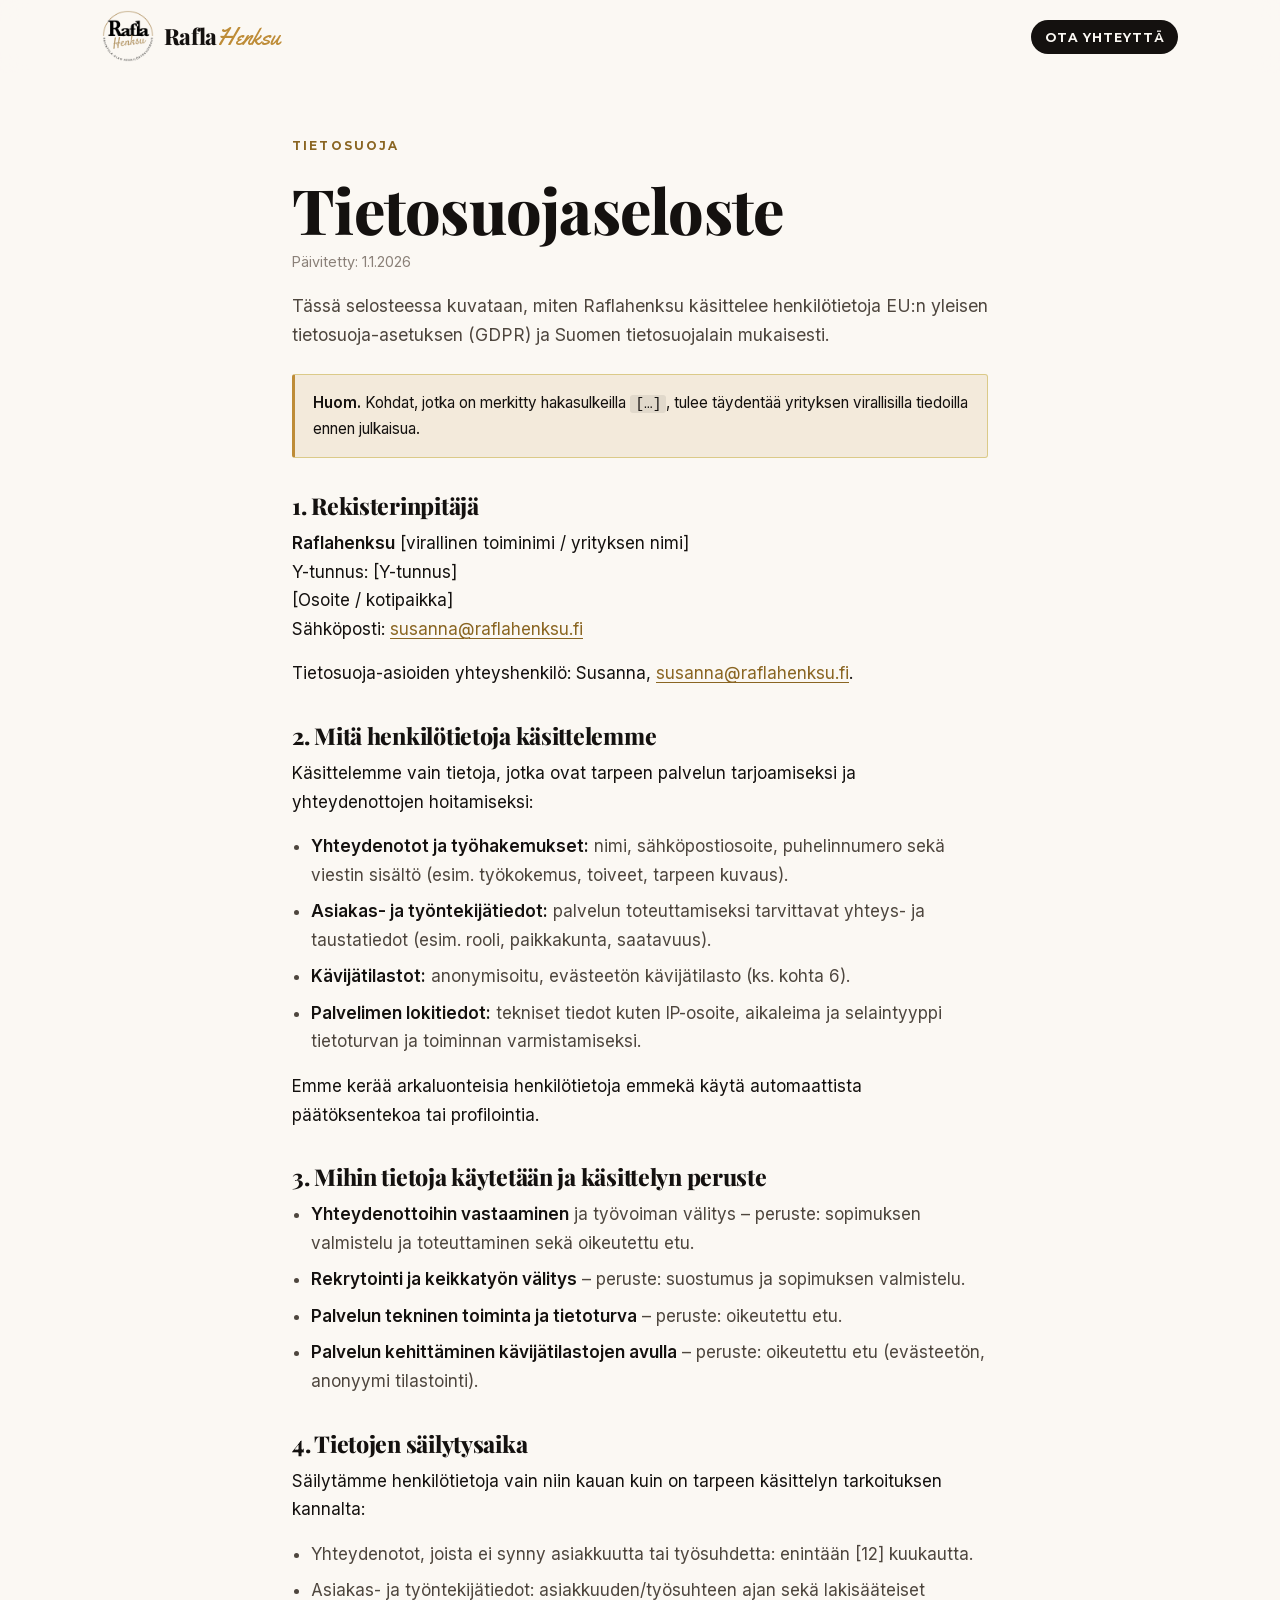
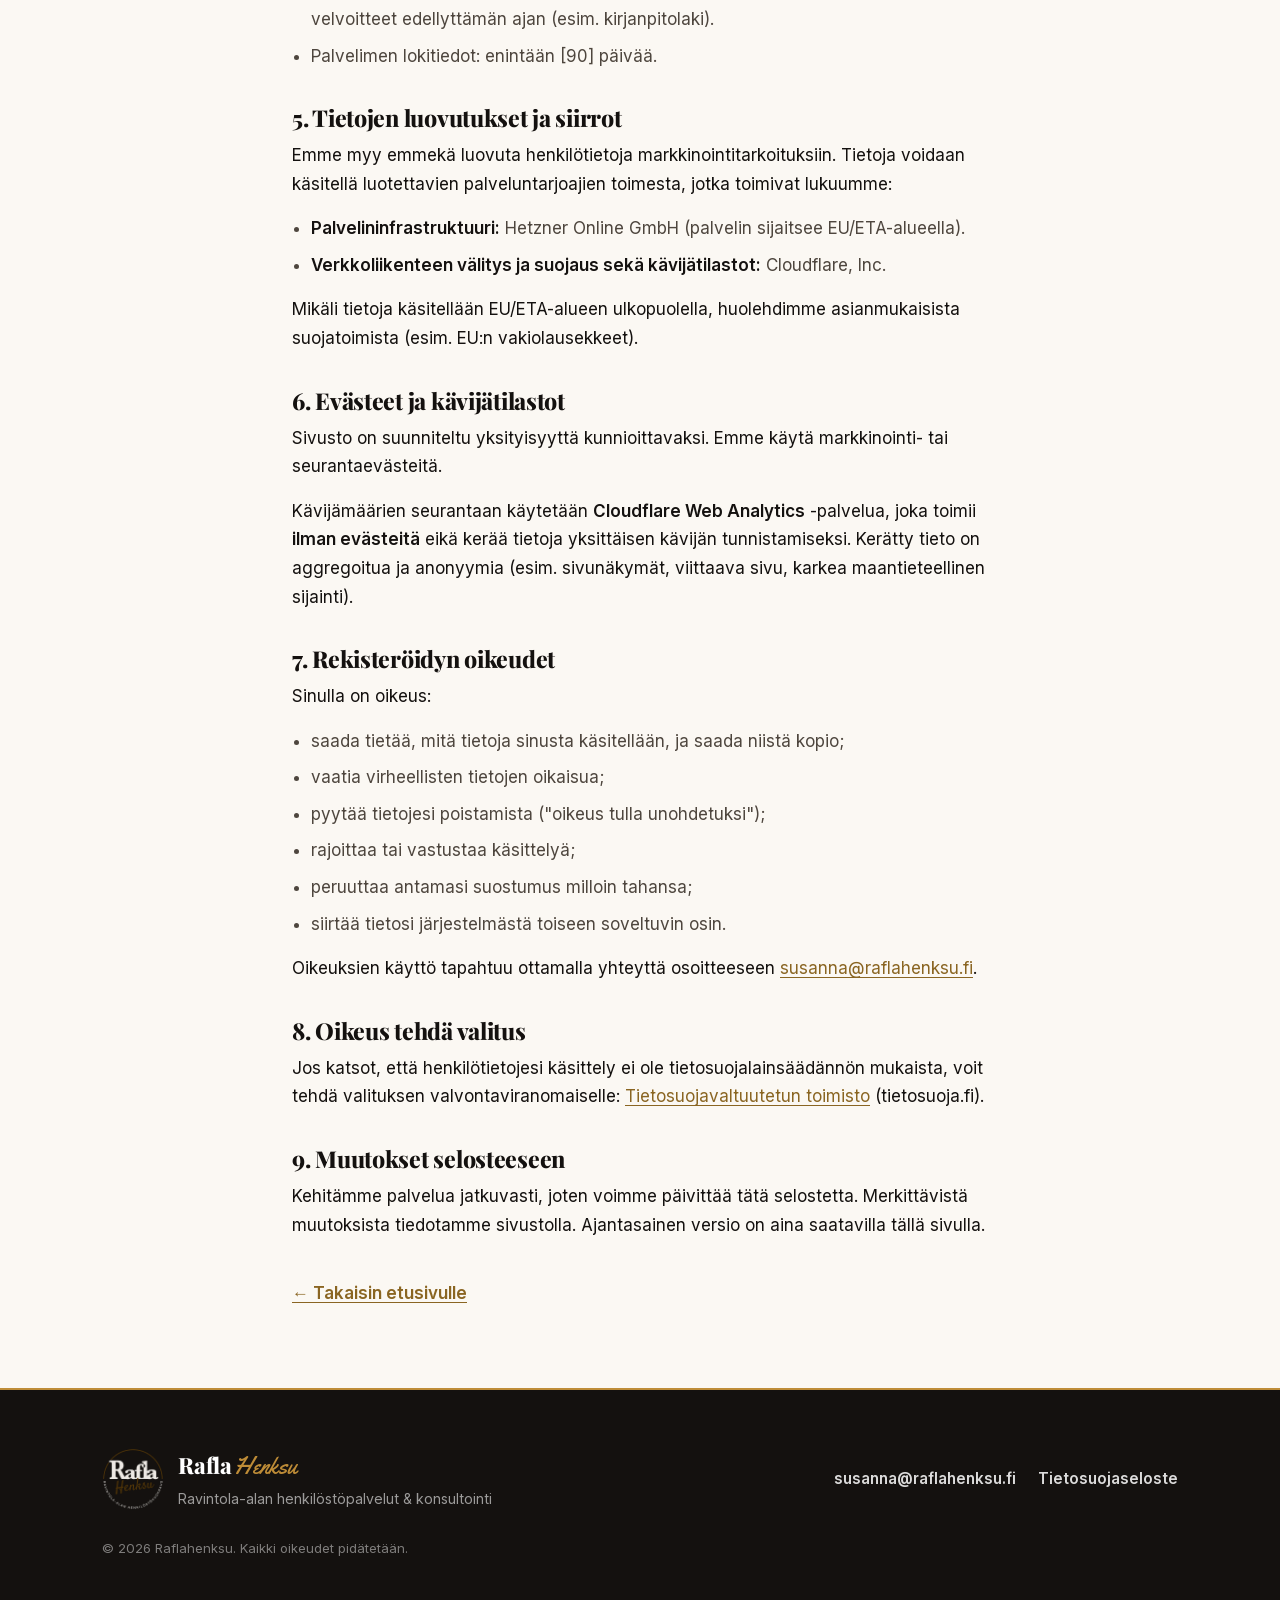
==== tietosuoja.html @ aa23e07e "Raflahenksu-sivuston ensimmäinen julkaisu Staattinen yhden sivun sivusto: hero, palvelut, kohderyhmä" ====
<!DOCTYPE html>
<html lang="fi" class="no-js">
<head>
  <meta charset="utf-8">
  <meta name="viewport" content="width=device-width, initial-scale=1">
  <title>Tietosuojaseloste – Raflahenksu</title>
  <meta name="description" content="Raflahenksun tietosuojaseloste: mitä henkilötietoja kerätään, mihin niitä käytetään ja mitkä ovat rekisteröidyn oikeudet.">
  <meta name="theme-color" content="#14110F">
  <meta name="robots" content="noindex,nofollow">
  <link rel="canonical" href="https://raflahenksu.fi/tietosuoja.html">
  <link rel="icon" type="image/png" sizes="64x64" href="favicon-64.png">
  <link rel="apple-touch-icon" href="apple-touch-icon.png">
  <link rel="preload" href="fonts/playfair-display.woff2" as="font" type="font/woff2" crossorigin>
  <link rel="preload" href="fonts/inter-400.woff2" as="font" type="font/woff2" crossorigin>
  <link rel="stylesheet" href="styles.css">
  <script>document.documentElement.classList.remove('no-js');document.documentElement.classList.add('js');</script>
</head>
<body>
  <a class="skip-link" href="#sisalto">Siirry sisältöön</a>

  <header class="site-header">
    <div class="wrap header-inner">
      <a class="brand" href="" aria-label="Raflahenksu – etusivu">
        <img class="brand-logo" src="logo.webp" alt="" width="52" height="52">
        <span class="brand-text" aria-hidden="true"><span class="brand-rafla">Rafla</span><span class="brand-henksu">Henksu</span></span>
      </a>
      <nav class="nav" aria-label="Päävalikko">
        <ul class="nav-menu" id="nav-menu" style="transform:none;visibility:visible;position:static;box-shadow:none;border:0;background:none;padding:0;flex-direction:row">
          <li><a class="nav-cta" href="#yhteys">Ota yhteyttä</a></li>
        </ul>
      </nav>
    </div>
  </header>

  <main id="sisalto" class="legal">
    <div class="wrap legal-wrap">
      <p class="eyebrow">Tietosuoja</p>
      <h1>Tietosuojaseloste</h1>
      <p class="legal-updated">Päivitetty: <time datetime="2026-01-01">1.1.2026</time></p>

      <p class="legal-lead">Tässä selosteessa kuvataan, miten Raflahenksu käsittelee henkilötietoja EU:n yleisen tietosuoja-asetuksen (GDPR) ja Suomen tietosuojalain mukaisesti.</p>

      <div class="legal-note" role="note">
        <strong>Huom.</strong> Kohdat, jotka on merkitty hakasulkeilla <code>[…]</code>, tulee täydentää yrityksen virallisilla tiedoilla ennen julkaisua.
      </div>

      <section>
        <h2>1. Rekisterinpitäjä</h2>
        <p>
          <strong>Raflahenksu</strong> [virallinen toiminimi / yrityksen nimi]<br>
          Y-tunnus: [Y-tunnus]<br>
          [Osoite / kotipaikka]<br>
          Sähköposti: <a href="mailto:susanna@raflahenksu.fi">susanna@raflahenksu.fi</a>
        </p>
        <p>Tietosuoja-asioiden yhteyshenkilö: Susanna, <a href="mailto:susanna@raflahenksu.fi">susanna@raflahenksu.fi</a>.</p>
      </section>

      <section>
        <h2>2. Mitä henkilötietoja käsittelemme</h2>
        <p>Käsittelemme vain tietoja, jotka ovat tarpeen palvelun tarjoamiseksi ja yhteydenottojen hoitamiseksi:</p>
        <ul>
          <li><strong>Yhteydenotot ja työhakemukset:</strong> nimi, sähköpostiosoite, puhelinnumero sekä viestin sisältö (esim. työkokemus, toiveet, tarpeen kuvaus).</li>
          <li><strong>Asiakas- ja työntekijätiedot:</strong> palvelun toteuttamiseksi tarvittavat yhteys- ja taustatiedot (esim. rooli, paikkakunta, saatavuus).</li>
          <li><strong>Kävijätilastot:</strong> anonymisoitu, evästeetön kävijätilasto (ks. kohta 6).</li>
          <li><strong>Palvelimen lokitiedot:</strong> tekniset tiedot kuten IP-osoite, aikaleima ja selaintyyppi tietoturvan ja toiminnan varmistamiseksi.</li>
        </ul>
        <p>Emme kerää arkaluonteisia henkilötietoja emmekä käytä automaattista päätöksentekoa tai profilointia.</p>
      </section>

      <section>
        <h2>3. Mihin tietoja käytetään ja käsittelyn peruste</h2>
        <ul>
          <li><strong>Yhteydenottoihin vastaaminen</strong> ja työvoiman välitys – peruste: sopimuksen valmistelu ja toteuttaminen sekä oikeutettu etu.</li>
          <li><strong>Rekrytointi ja keikkatyön välitys</strong> – peruste: suostumus ja sopimuksen valmistelu.</li>
          <li><strong>Palvelun tekninen toiminta ja tietoturva</strong> – peruste: oikeutettu etu.</li>
          <li><strong>Palvelun kehittäminen kävijätilastojen avulla</strong> – peruste: oikeutettu etu (evästeetön, anonyymi tilastointi).</li>
        </ul>
      </section>

      <section>
        <h2>4. Tietojen säilytysaika</h2>
        <p>Säilytämme henkilötietoja vain niin kauan kuin on tarpeen käsittelyn tarkoituksen kannalta:</p>
        <ul>
          <li>Yhteydenotot, joista ei synny asiakkuutta tai työsuhdetta: enintään [12] kuukautta.</li>
          <li>Asiakas- ja työntekijätiedot: asiakkuuden/työsuhteen ajan sekä lakisääteiset velvoitteet edellyttämän ajan (esim. kirjanpitolaki).</li>
          <li>Palvelimen lokitiedot: enintään [90] päivää.</li>
        </ul>
      </section>

      <section>
        <h2>5. Tietojen luovutukset ja siirrot</h2>
        <p>Emme myy emmekä luovuta henkilötietoja markkinointitarkoituksiin. Tietoja voidaan käsitellä luotettavien palveluntarjoajien toimesta, jotka toimivat lukuumme:</p>
        <ul>
          <li><strong>Palvelininfrastruktuuri:</strong> Hetzner Online GmbH (palvelin sijaitsee EU/ETA-alueella).</li>
          <li><strong>Verkkoliikenteen välitys ja suojaus sekä kävijätilastot:</strong> Cloudflare, Inc.</li>
        </ul>
        <p>Mikäli tietoja käsitellään EU/ETA-alueen ulkopuolella, huolehdimme asianmukaisista suojatoimista (esim. EU:n vakiolausekkeet).</p>
      </section>

      <section>
        <h2>6. Evästeet ja kävijätilastot</h2>
        <p>Sivusto on suunniteltu yksityisyyttä kunnioittavaksi. Emme käytä markkinointi- tai seurantaevästeitä.</p>
        <p>Kävijämäärien seurantaan käytetään <strong>Cloudflare Web Analytics</strong> -palvelua, joka toimii <strong>ilman evästeitä</strong> eikä kerää tietoja yksittäisen kävijän tunnistamiseksi. Kerätty tieto on aggregoitua ja anonyymia (esim. sivunäkymät, viittaava sivu, karkea maantieteellinen sijainti).</p>
      </section>

      <section>
        <h2>7. Rekisteröidyn oikeudet</h2>
        <p>Sinulla on oikeus:</p>
        <ul>
          <li>saada tietää, mitä tietoja sinusta käsitellään, ja saada niistä kopio;</li>
          <li>vaatia virheellisten tietojen oikaisua;</li>
          <li>pyytää tietojesi poistamista ("oikeus tulla unohdetuksi");</li>
          <li>rajoittaa tai vastustaa käsittelyä;</li>
          <li>peruuttaa antamasi suostumus milloin tahansa;</li>
          <li>siirtää tietosi järjestelmästä toiseen soveltuvin osin.</li>
        </ul>
        <p>Oikeuksien käyttö tapahtuu ottamalla yhteyttä osoitteeseen <a href="mailto:susanna@raflahenksu.fi">susanna@raflahenksu.fi</a>.</p>
      </section>

      <section>
        <h2>8. Oikeus tehdä valitus</h2>
        <p>Jos katsot, että henkilötietojesi käsittely ei ole tietosuojalainsäädännön mukaista, voit tehdä valituksen valvontaviranomaiselle: <a href="https://tietosuoja.fi" rel="noopener">Tietosuojavaltuutetun toimisto</a> (tietosuoja.fi).</p>
      </section>

      <section>
        <h2>9. Muutokset selosteeseen</h2>
        <p>Kehitämme palvelua jatkuvasti, joten voimme päivittää tätä selostetta. Merkittävistä muutoksista tiedotamme sivustolla. Ajantasainen versio on aina saatavilla tällä sivulla.</p>
      </section>

      <p class="legal-back"><a href="">← Takaisin etusivulle</a></p>
    </div>
  </main>

  <footer class="site-footer">
    <div class="wrap footer-inner">
      <div class="footer-brand">
        <img class="footer-logo" src="logo-light.webp" alt="" width="62" height="62" loading="lazy">
        <div>
          <p class="footer-name"><span class="brand-rafla">Rafla</span><span class="brand-henksu">Henksu</span></p>
          <p class="footer-tag">Ravintola-alan henkilöstöpalvelut &amp; konsultointi</p>
        </div>
      </div>
      <div class="footer-links">
        <a href="mailto:susanna@raflahenksu.fi">susanna@raflahenksu.fi</a>
        <a href="tietosuoja.html">Tietosuojaseloste</a>
      </div>
      <p class="footer-copy">© <span id="year">2026</span> Raflahenksu. Kaikki oikeudet pidätetään.</p>
    </div>
  </footer>

  <script src="script.js" defer></script>

  <!-- Cloudflare Web Analytics – ks. index.html -->
  <!--
  <script defer src="https://static.cloudflareinsights.com/beacon.min.js"
          data-cf-beacon='{"token": "TOKEN"}'></script>
  -->
</body>
</html>
---- styles.css ----
/* =========================================================
   Raflahenksu – tyylit
   Ilme: logon mukainen — kulta, syvä musta, lämmin luonnonvalkoinen
   Mobiili ensin · ei ulkoisia riippuvuuksia · nopea latautua
   ========================================================= */

/* ---- Itse-hostatut fontit (ei ulkoisia pyyntöjä, GDPR-ystävällinen) ---- */
@font-face{font-family:'Inter';font-style:normal;font-weight:400;font-display:swap;src:url('fonts/inter-400.woff2') format('woff2');}
@font-face{font-family:'Inter';font-style:normal;font-weight:600;font-display:swap;src:url('fonts/inter-600.woff2') format('woff2');}
@font-face{font-family:'Montserrat';font-style:normal;font-weight:700;font-display:swap;src:url('fonts/montserrat-700.woff2') format('woff2');}
@font-face{font-family:'Montserrat';font-style:normal;font-weight:800;font-display:swap;src:url('fonts/montserrat-800.woff2') format('woff2');}
/* Logon "Rafla" – korkeakontrastinen antiikva */
@font-face{font-family:'Playfair Display';font-style:normal;font-weight:400 900;font-display:swap;src:url('fonts/playfair-display.woff2') format('woff2');}
/* Logon "Henksu" – siveltimenveto */
@font-face{font-family:'Yellowtail';font-style:normal;font-weight:400;font-display:swap;src:url('fonts/yellowtail-400.woff2') format('woff2');}

:root {
  /* Brändipaletti – poimittu suoraan logosta */
  --bg: #FBF8F3;          /* lämmin luonnonvalkoinen */
  --bg-deep: #F4EEE3;     /* pehmeä hiekka */
  --surface: #FFFFFF;
  --ink: #14110F;         /* logon syvä musta */
  --ink-soft: #4E463E;
  --muted: #8A8078;
  --line: #E7DDCC;
  --gold: #BE8C37;        /* logon kulta */
  --gold-deep: #A5762A;
  --gold-ink: #8A6522;    /* tumma kulta – tekstille vaalealla */
  --gold-tint: rgba(190, 140, 55, .12);
  --charcoal: #14110F;    /* tummat osiot */
  --charcoal-2: #1E1915;

  --radius: 4px;
  --radius-sm: 3px;
  --btn-radius: 999px;    /* logon kaaren pyöreys */
  --shadow-sm: 0 1px 2px rgba(20, 17, 15, .05), 0 6px 20px rgba(20, 17, 15, .05);
  --shadow-md: 0 14px 40px rgba(20, 17, 15, .12);

  --wrap: 1140px;
  --pad: clamp(1.1rem, 4vw, 2rem);
  --section-y: clamp(3.6rem, 8vw, 6.5rem);

  --font-body: 'Inter', -apple-system, BlinkMacSystemFont, "Segoe UI", Roboto, "Helvetica Neue", Arial, sans-serif;
  --font-display: 'Playfair Display', Georgia, 'Times New Roman', serif;
  --font-label: 'Montserrat', var(--font-body);
  --font-script: 'Yellowtail', 'Segoe Script', cursive;
}

/* ---------- Perusta ---------- */
*, *::before, *::after { box-sizing: border-box; }

html { -webkit-text-size-adjust: 100%; scroll-behavior: smooth; }
@media (prefers-reduced-motion: reduce) { html { scroll-behavior: auto; } }

body {
  margin: 0;
  font-family: var(--font-body);
  color: var(--ink);
  background: var(--bg);
  line-height: 1.68;
  font-size: 1.0625rem;
  -webkit-font-smoothing: antialiased;
  text-rendering: optimizeLegibility;
}

img, svg { max-width: 100%; display: block; }

h1, h2, h3 { font-family: var(--font-display); line-height: 1.14; letter-spacing: -.012em; margin: 0 0 .5em; font-weight: 800; }
h1 { font-size: clamp(2.2rem, 6.2vw, 3.9rem); }
h2 { font-size: clamp(1.8rem, 4.2vw, 2.7rem); }
h3 { font-size: 1.3rem; font-weight: 700; letter-spacing: -.005em; }
p { margin: 0 0 1rem; }

a { color: var(--gold-ink); text-decoration-thickness: 1px; text-underline-offset: 3px; }
a:hover { color: var(--gold-deep); }

.wrap { width: 100%; max-width: var(--wrap); margin-inline: auto; padding-inline: var(--pad); }

.visually-hidden {
  position: absolute; width: 1px; height: 1px; padding: 0; margin: -1px;
  overflow: hidden; clip: rect(0 0 0 0); white-space: nowrap; border: 0;
}

.skip-link {
  position: absolute; left: 1rem; top: -3rem; z-index: 100;
  background: var(--ink); color: #fff; padding: .6rem 1rem; border-radius: var(--radius-sm);
  transition: top .2s ease;
}
.skip-link:focus { top: 1rem; }

:focus-visible { outline: 2px solid var(--gold); outline-offset: 3px; border-radius: 2px; }

/* ---------- Napit ---------- */
.btn {
  display: inline-flex; align-items: center; justify-content: center; gap: .5rem;
  padding: .9rem 1.7rem; border-radius: var(--btn-radius);
  font-family: var(--font-label); font-weight: 700; font-size: .9rem; line-height: 1;
  letter-spacing: .04em; text-transform: uppercase;
  text-decoration: none; cursor: pointer; border: 1.5px solid transparent;
  transition: transform .15s ease, background-color .15s ease, box-shadow .15s ease, color .15s ease, border-color .15s ease;
  white-space: nowrap;
}
.btn:hover { transform: translateY(-2px); }
.btn:active { transform: translateY(0); }

/* Kulta + syvä musta teksti = logon oma kontrasti */
.btn-primary { background: var(--gold); color: var(--ink); box-shadow: 0 8px 22px rgba(190, 140, 55, .3); }
.btn-primary:hover { background: var(--gold-deep); color: #fff; }

.btn-outline { background: transparent; color: var(--ink); border-color: rgba(20,17,15,.35); }
.btn-outline:hover { background: var(--ink); color: var(--bg); border-color: var(--ink); }

.btn-ghost { background: rgba(255,255,255,.06); color: #fff; border-color: rgba(255,255,255,.4); }
.btn-ghost:hover { background: rgba(255,255,255,.14); border-color: #fff; }

.btn-block { width: 100%; }
.btn-sm { padding: .65rem 1.2rem; font-size: .8rem; }

/* ---------- Header ---------- */
.site-header {
  position: sticky; top: 0; z-index: 50;
  background: rgba(251, 248, 243, .88);
  backdrop-filter: saturate(150%) blur(12px);
  -webkit-backdrop-filter: saturate(150%) blur(12px);
  border-bottom: 1px solid transparent;
  transition: border-color .2s ease, box-shadow .2s ease;
}
.site-header.scrolled { border-bottom-color: rgba(190,140,55,.35); box-shadow: var(--shadow-sm); }

.header-inner { display: flex; align-items: center; justify-content: space-between; min-height: 72px; gap: 1rem; }

.brand { display: inline-flex; align-items: center; gap: .6rem; text-decoration: none; color: var(--ink); }
.brand-logo { width: auto; height: 52px; display: block; }
.brand-text {
  font-family: var(--font-body); font-weight: 600; font-size: .9rem;
  color: var(--ink); line-height: 1.25; letter-spacing: .005em;
}
.brand-rafla {
  font-family: var(--font-display); font-weight: 800; font-size: 1.4rem;
  letter-spacing: -.015em; color: var(--ink);
}
.brand-henksu {
  font-family: var(--font-script); font-weight: 400; font-size: 1.5rem;
  color: var(--gold); line-height: 1;
}

.nav-menu { list-style: none; display: flex; align-items: center; gap: .2rem; margin: 0; padding: 0; }
.nav-menu a {
  color: var(--ink-soft); text-decoration: none;
  font-family: var(--font-label); font-weight: 700; font-size: .78rem;
  letter-spacing: .07em; text-transform: uppercase;
  padding: .6rem .85rem; border-radius: var(--btn-radius);
  transition: color .15s ease, background-color .15s ease;
}
.nav-menu a:hover { color: var(--ink); background: var(--gold-tint); }
.nav-menu .nav-cta { background: var(--ink); color: var(--bg); }
.nav-menu .nav-cta:hover { background: var(--gold); color: var(--ink); }

.nav-toggle { display: none; }

/* ---------- Hero ---------- */
.hero { position: relative; color: #fff; overflow: hidden; isolation: isolate; background: var(--charcoal); }
.hero-photo {
  position: absolute; inset: 0; width: 100%; height: 100%;
  object-fit: cover; object-position: 66% center; z-index: -2;
  filter: saturate(.82) contrast(1.02);
}
.hero-scrim {
  position: absolute; inset: 0; z-index: -1;
  background:
    radial-gradient(80% 90% at 6% 108%, rgba(190,140,55,.34), transparent 62%),
    linear-gradient(95deg, rgba(16,13,11,.95) 0%, rgba(16,13,11,.86) 34%, rgba(16,13,11,.5) 64%, rgba(16,13,11,.36) 100%);
}
.hero-inner { position: relative; padding-block: clamp(3.8rem, 12vw, 7.5rem); }
/* teksti pysyy 840px:n mittaisena, mutta lukittuu sivun vasempaan reunaviivaan (ei keskitetty omaksi palstakseen) */
.hero-inner > * { max-width: 840px; }
@media (max-width: 720px) {
  .hero-photo { object-position: 62% center; }
  .hero-scrim { background:
    radial-gradient(90% 80% at 6% 110%, rgba(190,140,55,.30), transparent 64%),
    linear-gradient(180deg, rgba(16,13,11,.74), rgba(16,13,11,.9)); }
}
.hero-title { color: #fff; margin-bottom: .45em; font-weight: 700; }
.hero-title em { font-family: var(--font-script); font-style: normal; font-weight: 400; color: var(--gold); letter-spacing: 0; }
.hero-lead { font-size: clamp(1.05rem, 2.4vw, 1.28rem); color: rgba(255,255,255,.8); max-width: 60ch; }
.hero-actions { display: flex; flex-wrap: wrap; gap: .8rem; margin-top: 2.2rem; }

.eyebrow {
  font-family: var(--font-label);
  text-transform: uppercase; letter-spacing: .18em; font-size: .74rem; font-weight: 700;
  color: var(--gold-ink); margin: 0 0 1.1rem;
}
.hero .eyebrow, .band .eyebrow { color: var(--gold); }

/* ---------- Luvut ---------- */
.stats { background: var(--charcoal); color: #fff; }
.stats-grid {
  display: grid; grid-template-columns: repeat(2, 1fr); gap: 1.8rem 1rem;
  padding-block: clamp(2.4rem, 6vw, 3.4rem);
}
/* pariton viimeinen luku venyy koko riville, jotta se ei jää vasempaan reunaan */
.stat:last-child:nth-child(odd) { grid-column: 1 / -1; }
.stat { text-align: left; position: relative; }
.stat-num {
  display: block; font-family: var(--font-display); font-size: clamp(2.4rem, 6.4vw, 3.2rem);
  font-weight: 800; letter-spacing: -.02em; color: var(--gold); line-height: 1;
}
.stat-label {
  display: block; margin-top: .7rem; color: rgba(255,255,255,.66);
  font-size: .88rem; line-height: 1.4; letter-spacing: .02em;
}

/* ---------- Sektiot ---------- */
.section { padding-block: var(--section-y); scroll-margin-top: 88px; }
.section-alt { background: var(--surface); border-block: 1px solid var(--line); }

.section-head { max-width: 660px; margin-bottom: clamp(2.2rem, 5vw, 3.2rem); }
.section-lead { color: var(--ink-soft); font-size: 1.1rem; }

/* Kultainen viiva otsikoihin – logon kaaren kaiku */
.section h2::after {
  content: ""; display: block; width: 64px; height: 2px; margin-top: 1rem;
  background: var(--gold);
}
.about-card h2::after, .stat h2::after { content: none; }

/* ---------- Kortit ---------- */
.cards { display: grid; grid-template-columns: 1fr; gap: 1.1rem; }
.card {
  background: var(--surface); border: 1px solid var(--line); border-radius: var(--radius);
  padding: 1.8rem 1.6rem; box-shadow: var(--shadow-sm);
  transition: transform .2s ease, box-shadow .2s ease, border-color .2s ease;
}
.card:hover { transform: translateY(-4px); box-shadow: var(--shadow-md); border-color: rgba(190,140,55,.5); }
.card h3 { margin-bottom: .45rem; }
.card p { color: var(--ink-soft); margin: 0; font-size: .97rem; }
.card-icon {
  display: grid; place-items: center; width: 50px; height: 50px; margin-bottom: 1.2rem;
  border-radius: 999px; background: var(--gold-tint); color: var(--gold-ink);
  border: 1px solid rgba(190,140,55,.32);
}
.card-icon svg { width: 23px; height: 23px; }

/* ---------- Kenelle (split) ---------- */
.split { display: grid; grid-template-columns: 1fr; gap: 1.1rem; }
.panel {
  background: var(--bg); border: 1px solid var(--line); border-radius: var(--radius);
  overflow: hidden; display: flex; flex-direction: column;
}
.panel-media { width: 100%; height: auto; aspect-ratio: 3 / 2; object-fit: cover; display: block; }
/* mobiilissa matalampi kuva, ettei se vie koko ruutua */
@media (max-width: 720px) { .panel-media { aspect-ratio: 16 / 9; } }
.panel-body { padding: clamp(1.6rem, 4vw, 2.3rem); display: flex; flex-direction: column; flex: 1; }
.panel-body .btn { align-self: flex-start; margin-top: auto; }
.section-alt .panel { background: var(--bg); }
.panel h3 { font-size: 1.6rem; }
.panel-body > p { color: var(--ink-soft); }
.ticks { list-style: none; margin: 1.3rem 0 1.8rem; padding: 0; display: grid; gap: .65rem; }
.ticks li { position: relative; padding-left: 1.9rem; color: var(--ink); font-size: .97rem; }
.ticks li::before {
  content: ""; position: absolute; left: 0; top: .18rem; width: 1.25rem; height: 1.25rem;
  background: var(--gold);
  -webkit-mask: no-repeat center / 76% url('data:image/svg+xml;utf8,<svg xmlns="http://www.w3.org/2000/svg" viewBox="0 0 24 24" fill="none" stroke="white" stroke-width="3" stroke-linecap="round" stroke-linejoin="round"><path d="M20 6 9 17l-5-5"/></svg>');
  mask: no-repeat center / 76% url('data:image/svg+xml;utf8,<svg xmlns="http://www.w3.org/2000/svg" viewBox="0 0 24 24" fill="none" stroke="white" stroke-width="3" stroke-linecap="round" stroke-linejoin="round"><path d="M20 6 9 17l-5-5"/></svg>');
  border-radius: 999px;
}

/* ---------- Kuvakaistale (band) ---------- */
.band { position: relative; overflow: hidden; isolation: isolate; color: #fff; }
.band-media { position: absolute; inset: 0; width: 100%; height: 100%; object-fit: cover; object-position: center; z-index: -2; filter: saturate(.8); }
.band-scrim {
  position: absolute; inset: 0; z-index: -1;
  background: linear-gradient(90deg, rgba(16,13,11,.9), rgba(16,13,11,.6) 55%, rgba(16,13,11,.8));
}
.band-inner { padding-block: clamp(3.6rem, 10vw, 6.5rem); }
.band-text {
  font-family: var(--font-display); font-weight: 700; margin: 0;
  font-size: clamp(1.6rem, 4.2vw, 2.6rem); line-height: 1.22; letter-spacing: -.012em; max-width: 24ch;
}
.band-text span { font-family: var(--font-script); font-weight: 400; color: var(--gold); letter-spacing: 0; }

/* ---------- Kokemus / about ---------- */
.about { display: grid; grid-template-columns: 1fr; gap: 1.8rem; align-items: start; }
.about-text p { color: var(--ink-soft); }
.about-ref { color: var(--ink) !important; font-weight: 650; margin-bottom: .5rem; }
.refs { list-style: none; padding: 0; margin: 0; display: flex; flex-wrap: wrap; gap: .5rem; }
.refs li {
  background: var(--surface); border: 1px solid var(--line); border-radius: var(--btn-radius);
  padding: .4rem 1rem; font-size: .88rem; font-weight: 600; color: var(--ink);
}
.about-card {
  background: var(--charcoal); color: #fff; border-radius: var(--radius);
  padding: clamp(1.8rem, 4vw, 2.2rem); box-shadow: var(--shadow-md);
  border-top: 3px solid var(--gold);
}
.about-card-kicker { font-family: var(--font-label); text-transform: uppercase; letter-spacing: .18em; font-size: .7rem; font-weight: 700; color: var(--gold); margin: 0 0 .7rem; }
.about-card-name { font-family: var(--font-display); font-size: 1.9rem; font-weight: 800; margin: 0; letter-spacing: -.02em; line-height: 1.1; }
.about-card-role { color: rgba(255,255,255,.66); margin: .3rem 0 .75rem; font-size: .95rem; }
.about-person + .about-person {
  margin-top: 1.4rem; padding-top: 1.4rem; border-top: 1px solid rgba(255,255,255,.14);
}
.about-card-mail { display: inline-block; color: #fff; font-weight: 650; word-break: break-word; }
.about-card-mail:hover { color: var(--gold); }
.about-card-note { color: rgba(255,255,255,.6); font-size: .9rem; margin: 1.1rem 0 0; }

/* ---------- Työpaikat ---------- */
.jobs { display: grid; gap: .9rem; }
.job {
  display: flex; align-items: center; justify-content: space-between; gap: 1rem; flex-wrap: wrap;
  background: var(--bg); border: 1px solid var(--line); border-left: 3px solid var(--gold);
  border-radius: var(--radius); padding: 1.3rem 1.5rem;
}
.job-title { margin: 0; font-size: 1.25rem; }
.job-meta { margin: .2rem 0 0; color: var(--muted); font-size: .88rem; letter-spacing: .02em; }
.jobs-empty {
  text-align: center; background: var(--bg); border: 1px dashed rgba(190,140,55,.5); border-radius: var(--radius);
  padding: clamp(2.2rem, 6vw, 3.4rem);
}
.jobs-empty p { color: var(--ink-soft); font-size: 1.08rem; margin-bottom: 1.6rem; }

/* ---------- Yhteydenotto ---------- */
.contact { display: grid; grid-template-columns: 1fr; gap: 2rem; }
.contact-intro p { color: var(--ink-soft); }
.contact-mail { display: inline-block; font-size: 1.15rem; font-weight: 700; margin-top: .3rem; word-break: break-word; }

.contact-form {
  background: var(--surface); border: 1px solid var(--line); border-radius: var(--radius);
  padding: clamp(1.5rem, 4vw, 2.2rem); box-shadow: var(--shadow-sm); display: grid; gap: 1rem;
}
.role-select { border: 0; padding: 0; margin: 0; display: grid; gap: .6rem; }
.role-select legend { font-weight: 650; padding: 0; margin-bottom: .3rem; }
.chip { display: flex; align-items: center; gap: .6rem; border: 1.5px solid var(--line); border-radius: var(--radius-sm); padding: .7rem 1rem; cursor: pointer; font-size: .95rem; transition: border-color .15s, background-color .15s; }
.chip:has(input:checked) { border-color: var(--gold); background: var(--gold-tint); }
.chip input { accent-color: var(--gold-deep); width: 1.1rem; height: 1.1rem; }

.field { display: grid; gap: .4rem; }
.field-row { display: grid; grid-template-columns: 1fr; gap: 1rem; }
label { font-weight: 600; font-size: .95rem; }
.opt { color: var(--muted); font-weight: 500; }
input, textarea {
  font: inherit; color: var(--ink); background: var(--bg);
  border: 1.5px solid var(--line); border-radius: var(--radius-sm); padding: .78rem .95rem; width: 100%;
  transition: border-color .15s ease, box-shadow .15s ease;
}
input:focus, textarea:focus { outline: none; border-color: var(--gold); box-shadow: 0 0 0 3px rgba(190,140,55,.2); }
textarea { resize: vertical; }
input[aria-invalid="true"], textarea[aria-invalid="true"] { border-color: #b03a2e; }

.consent { display: flex; gap: .6rem; align-items: flex-start; font-weight: 500; font-size: .9rem; color: var(--ink-soft); }
.consent input { width: 1.2rem; height: 1.2rem; margin-top: .15rem; accent-color: var(--gold-deep); flex: 0 0 auto; }

.form-note { margin: 0; font-size: .95rem; min-height: 1.2em; }
.form-note.ok { color: #1f7a4d; }
.form-note.err { color: #b03a2e; }

/* ---------- Footer ---------- */
.site-footer { background: var(--charcoal); color: #fff; padding-block: clamp(2.6rem, 6vw, 3.6rem); border-top: 2px solid var(--gold); }
.footer-inner { display: grid; gap: 1.6rem; }
.footer-brand { display: flex; align-items: center; gap: .9rem; }
.footer-logo { width: auto; height: 62px; flex: 0 0 auto; opacity: .95; }
.footer-name { margin: 0; display: flex; align-items: baseline; gap: .12em; }
.footer-name .brand-rafla { color: #fff; }
.footer-tag { margin: .15rem 0 0; color: rgba(255,255,255,.58); font-size: .88rem; }
.footer-links { display: flex; flex-wrap: wrap; gap: 1.4rem; }
.footer-links a { color: rgba(255,255,255,.85); text-decoration: none; font-weight: 600; font-size: .95rem; }
.footer-links a:hover { color: var(--gold); text-decoration: underline; }
.footer-copy { margin: 0; color: rgba(255,255,255,.45); font-size: .82rem; }

/* ---------- Tietosuojasivu ---------- */
.legal { padding-block: clamp(2.4rem, 6vw, 4rem); }
.legal-wrap { max-width: 760px; }
.legal h1 { margin-bottom: .3rem; }
.legal-updated { color: var(--muted); font-size: .9rem; margin-top: 0; }
.legal-lead { font-size: 1.1rem; color: var(--ink-soft); }
.legal section { margin-top: 2.2rem; }
.legal h2 { font-size: 1.45rem; margin-bottom: .6rem; }
.legal ul { padding-left: 1.2rem; margin: .5rem 0 1rem; }
.legal li { margin-bottom: .5rem; color: var(--ink-soft); }
.legal li strong { color: var(--ink); }
.legal-note {
  background: var(--gold-tint); border: 1px solid rgba(190,163,36,.45); border-left: 3px solid var(--gold);
  border-radius: var(--radius-sm); padding: .95rem 1.15rem; font-size: .95rem; margin: 1.5rem 0;
}
.legal-note code { background: rgba(20,17,15,.08); padding: .05em .35em; border-radius: 3px; font-size: .95em; }
.legal code { font-family: ui-monospace, SFMono-Regular, Menlo, Consolas, monospace; }
.legal-back { margin-top: 2.5rem; font-weight: 650; }

/* ---------- Reveal-animaatio ---------- */
.js .reveal { opacity: 0; transform: translateY(18px); transition: opacity .6s ease, transform .6s ease; }
.js .reveal.in { opacity: 1; transform: none; }
@media (prefers-reduced-motion: reduce) {
  .js .reveal { opacity: 1; transform: none; transition: none; }
}

/* =========================================================
   Responsiivisuus
   ========================================================= */
@media (min-width: 640px) {
  .field-row { grid-template-columns: 1fr 1fr; }
  .cards { grid-template-columns: repeat(2, 1fr); }
}

@media (min-width: 900px) {
  .stats-grid { grid-template-columns: repeat(3, 1fr); }
  .stat:last-child:nth-child(odd) { grid-column: auto; }
  .stat + .stat::before {
    content: ""; position: absolute; left: -.5rem; top: 10%; bottom: 10%;
    width: 1px; background: rgba(190,140,55,.3);
  }
  .cards { grid-template-columns: repeat(4, 1fr); }
  .split { grid-template-columns: 1fr 1fr; }
  .about { grid-template-columns: 1.6fr 1fr; gap: 3rem; }
  .contact { grid-template-columns: 1fr 1.1fr; gap: 3rem; align-items: start; }
  .footer-inner { grid-template-columns: 1fr auto; align-items: center; }
  .footer-copy { grid-column: 1 / -1; }
}

/* ---------- Mobiilivalikko ---------- */
@media (max-width: 820px) {
  .nav-toggle {
    display: inline-flex; align-items: center; justify-content: center;
    width: 44px; height: 44px; border: 1px solid var(--line); border-radius: 999px;
    background: var(--surface); cursor: pointer; position: relative; z-index: 60;
  }
  .nav-toggle-bars, .nav-toggle-bars::before, .nav-toggle-bars::after {
    content: ""; display: block; width: 20px; height: 2px; background: var(--ink);
    border-radius: 2px; transition: transform .2s ease, opacity .2s ease;
  }
  .nav-toggle-bars::before { position: absolute; transform: translateY(-6px); }
  .nav-toggle-bars::after { position: absolute; transform: translateY(6px); }
  .nav-toggle[aria-expanded="true"] .nav-toggle-bars { background: transparent; }
  .nav-toggle[aria-expanded="true"] .nav-toggle-bars::before { transform: rotate(45deg); }
  .nav-toggle[aria-expanded="true"] .nav-toggle-bars::after { transform: rotate(-45deg); }

  .nav-menu {
    position: fixed; inset: 72px 0 auto 0;
    flex-direction: column; align-items: stretch; gap: .2rem;
    background: var(--surface); border-bottom: 1px solid var(--line);
    padding: 1rem var(--pad) 1.4rem; box-shadow: var(--shadow-md);
    transform: translateY(-140%); transition: transform .28s ease; visibility: hidden;
  }
  .nav-menu.open { transform: translateY(0); visibility: visible; }
  .nav-menu a { padding: .9rem 1rem; font-size: .9rem; }
  .nav-menu .nav-cta { text-align: center; margin-top: .5rem; }

  .brand-logo { height: 46px; }
}

@media (max-width: 560px) {
  .brand-text { display: none; }
}
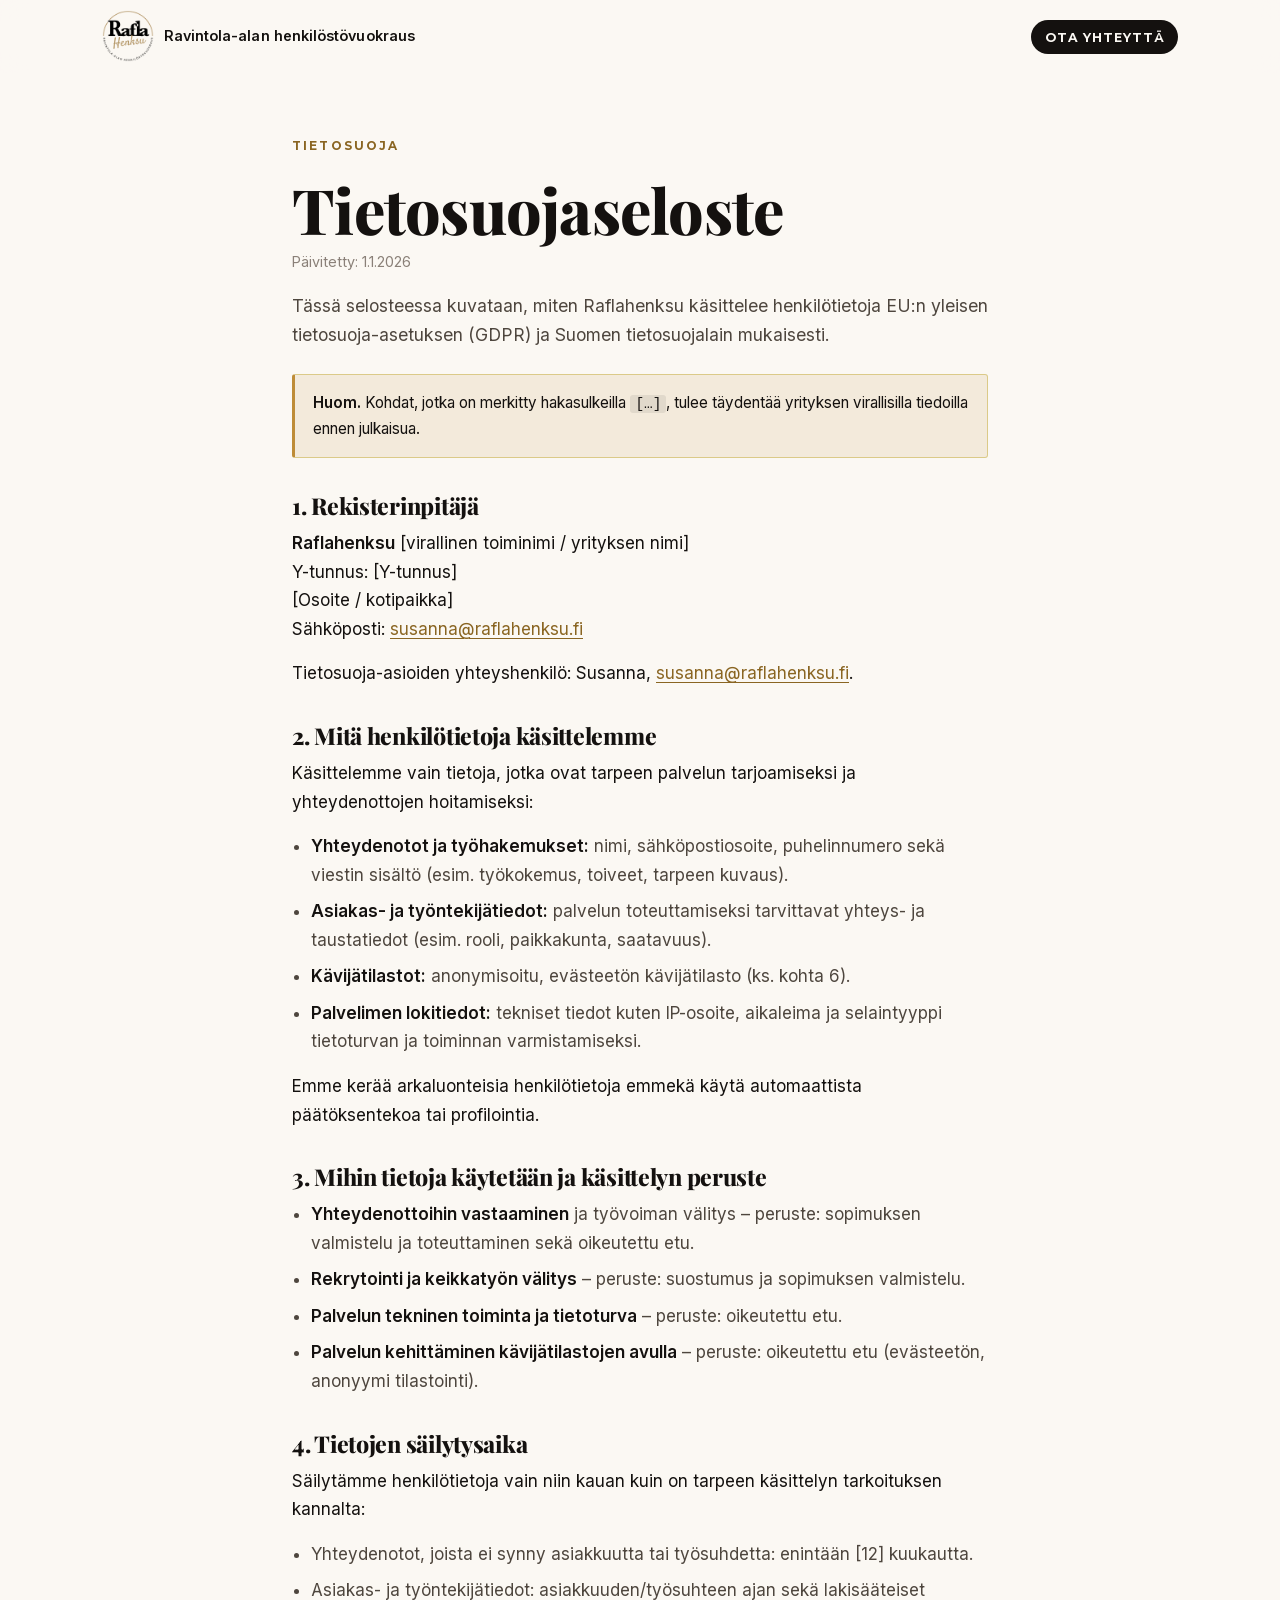
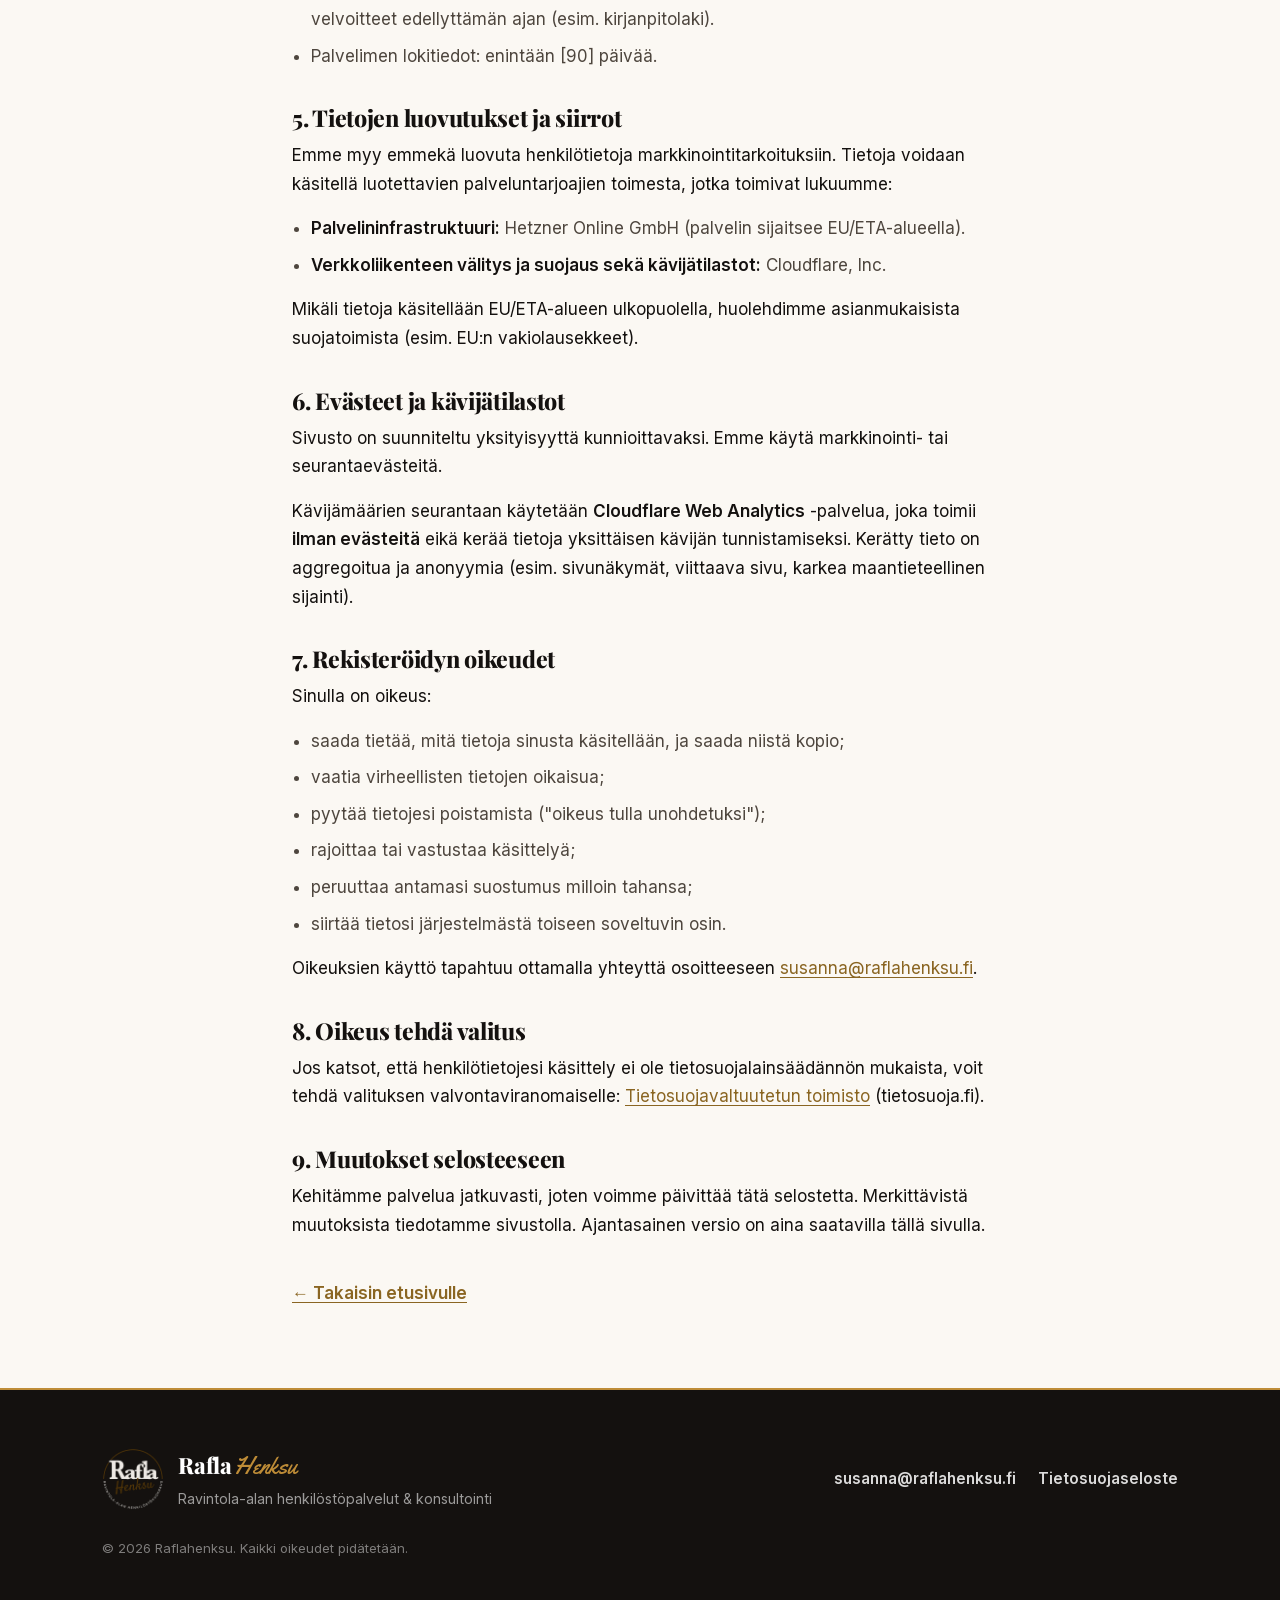
==== commit 86251538: "SEO-optimointi ennen siirtoa raflahenksu.fi-domainiin - Indeksointi sallittu (noindex,nofollow poist" ====
--- a/tietosuoja.html
+++ b/tietosuoja.html
@@ -6,27 +6,46 @@
   <title>Tietosuojaseloste – Raflahenksu</title>
   <meta name="description" content="Raflahenksun tietosuojaseloste: mitä henkilötietoja kerätään, mihin niitä käytetään ja mitkä ovat rekisteröidyn oikeudet.">
   <meta name="theme-color" content="#14110F">
-  <meta name="robots" content="noindex,nofollow">
+  <meta name="robots" content="index,follow,max-image-preview:large">
   <link rel="canonical" href="https://raflahenksu.fi/tietosuoja.html">
+
+  <meta property="og:type" content="article">
+  <meta property="og:locale" content="fi_FI">
+  <meta property="og:site_name" content="Raflahenksu">
+  <meta property="og:title" content="Tietosuojaseloste – Raflahenksu">
+  <meta property="og:description" content="Raflahenksun tietosuojaseloste: mitä henkilötietoja kerätään, mihin niitä käytetään ja mitkä ovat rekisteröidyn oikeudet.">
+  <meta property="og:url" content="https://raflahenksu.fi/tietosuoja.html">
+  <meta property="og:image" content="https://raflahenksu.fi/og-image.jpg">
   <link rel="icon" type="image/png" sizes="64x64" href="favicon-64.png">
   <link rel="apple-touch-icon" href="apple-touch-icon.png">
   <link rel="preload" href="fonts/playfair-display.woff2" as="font" type="font/woff2" crossorigin>
   <link rel="preload" href="fonts/inter-400.woff2" as="font" type="font/woff2" crossorigin>
   <link rel="stylesheet" href="styles.css">
   <script>document.documentElement.classList.remove('no-js');document.documentElement.classList.add('js');</script>
+
+  <script type="application/ld+json">
+  {
+    "@context": "https://schema.org",
+    "@type": "BreadcrumbList",
+    "itemListElement": [
+      { "@type": "ListItem", "position": 1, "name": "Etusivu", "item": "https://raflahenksu.fi/" },
+      { "@type": "ListItem", "position": 2, "name": "Tietosuojaseloste", "item": "https://raflahenksu.fi/tietosuoja.html" }
+    ]
+  }
+  </script>
 </head>
 <body>
   <a class="skip-link" href="#sisalto">Siirry sisältöön</a>
 
   <header class="site-header">
     <div class="wrap header-inner">
-      <a class="brand" href="" aria-label="Raflahenksu – etusivu">
+      <a class="brand" href="index.html" aria-label="Raflahenksu – etusivu">
         <img class="brand-logo" src="logo.webp" alt="" width="52" height="52">
-        <span class="brand-text" aria-hidden="true"><span class="brand-rafla">Rafla</span><span class="brand-henksu">Henksu</span></span>
+        <span class="brand-text" aria-hidden="true">Ravintola-alan henkilöstövuokraus</span>
       </a>
       <nav class="nav" aria-label="Päävalikko">
         <ul class="nav-menu" id="nav-menu" style="transform:none;visibility:visible;position:static;box-shadow:none;border:0;background:none;padding:0;flex-direction:row">
-          <li><a class="nav-cta" href="#yhteys">Ota yhteyttä</a></li>
+          <li><a class="nav-cta" href="index.html#yhteys">Ota yhteyttä</a></li>
         </ul>
       </nav>
     </div>
--- a/styles.css
+++ b/styles.css
@@ -130,7 +130,7 @@
 .header-inner { display: flex; align-items: center; justify-content: space-between; min-height: 72px; gap: 1rem; }
 
 .brand { display: inline-flex; align-items: center; gap: .6rem; text-decoration: none; color: var(--ink); }
-.brand-logo { width: auto; height: 52px; display: block; }
+.brand-logo { width: auto; height: 52px; display: block; flex: 0 0 auto; }
 .brand-text {
   font-family: var(--font-body); font-weight: 600; font-size: .9rem;
   color: var(--ink); line-height: 1.25; letter-spacing: .005em;
@@ -447,5 +447,6 @@
 }
 
 @media (max-width: 560px) {
-  .brand-text { display: none; }
-}
+  /* teksti jää näkyviin myös mobiilissa, pienempänä ja tarvittaessa kahdelle riville */
+  .brand-text { font-size: .72rem; line-height: 1.25; }
+}
